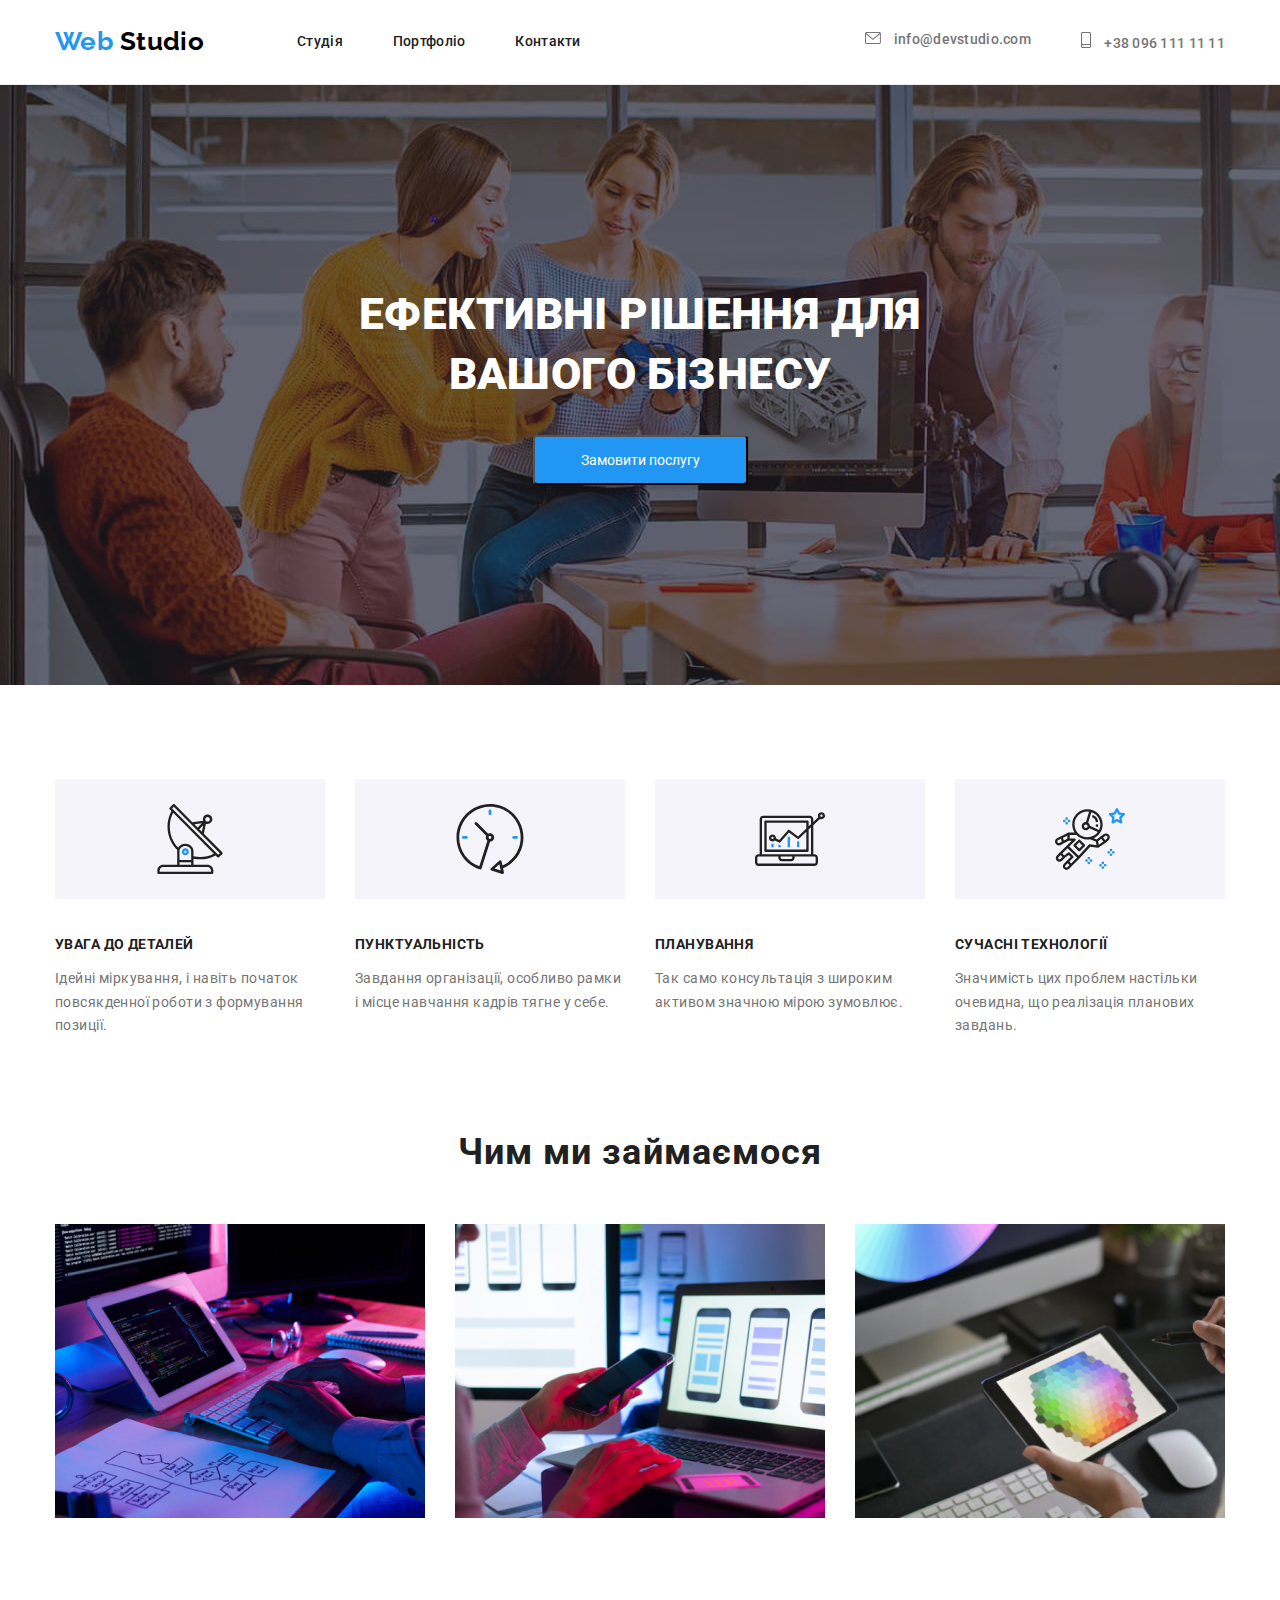
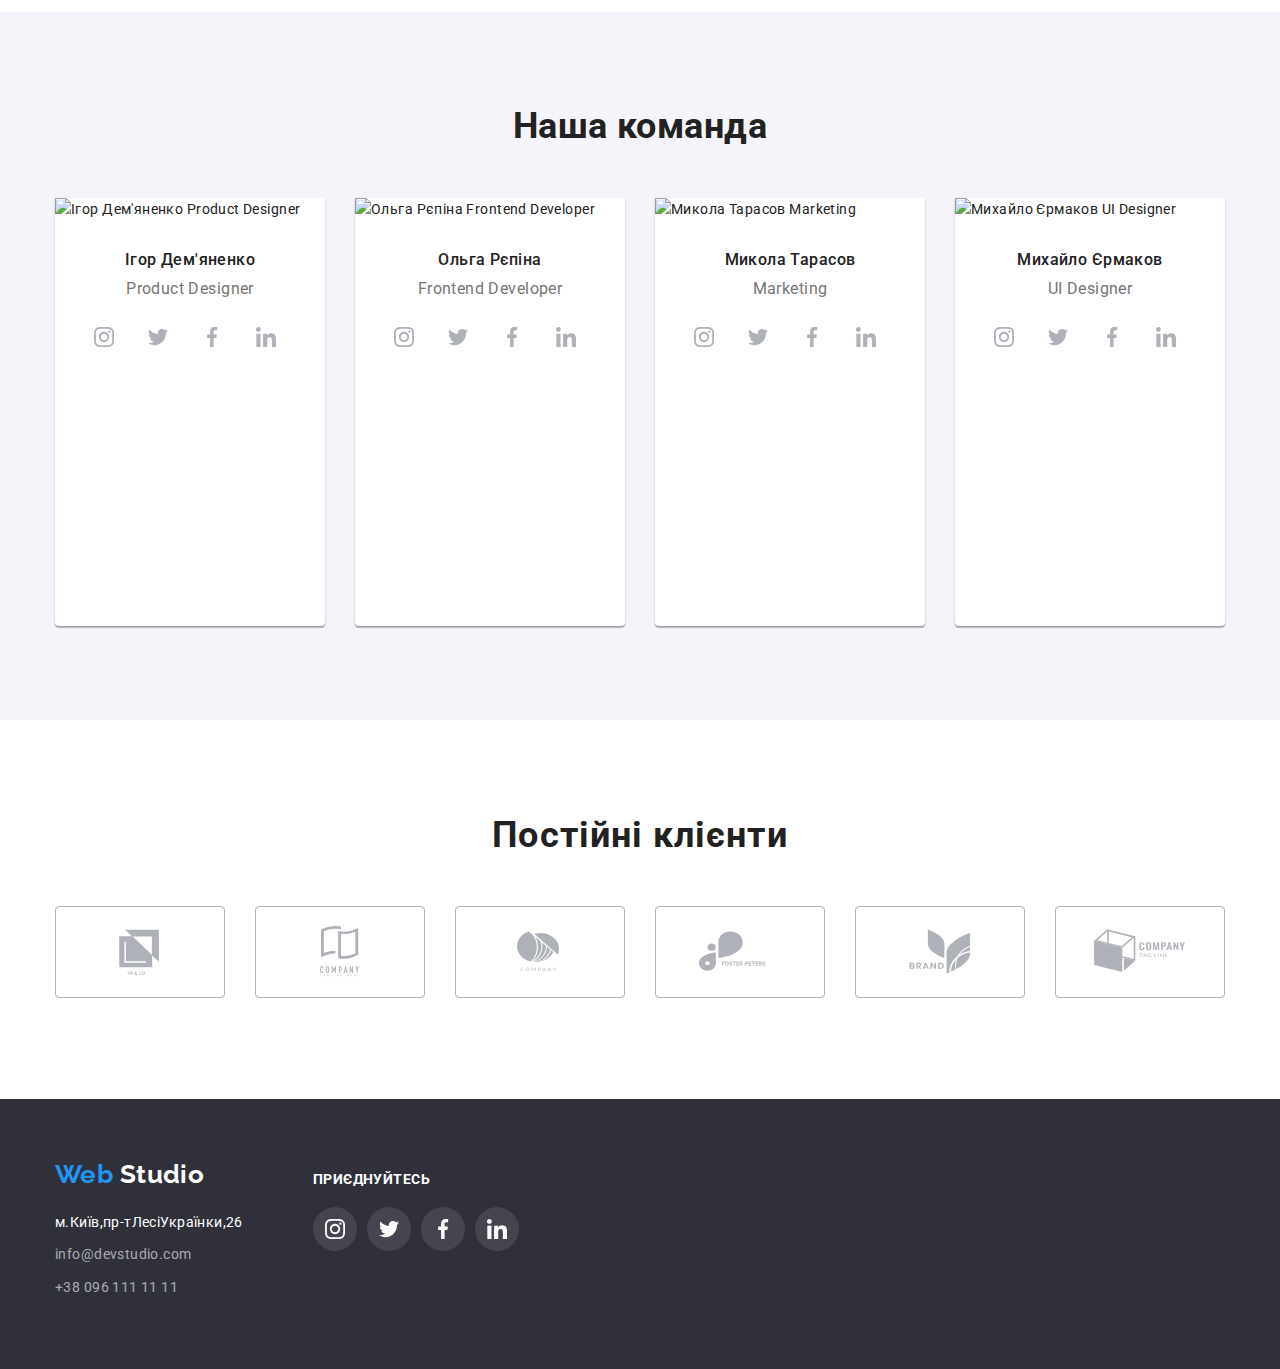
==== index.html @ d2af1a2a "створив та переніс репозиторій" ====
<!DOCTYPE html>
<html lang="en">
<head>
    <meta charset="UTF-8">
    <meta http-equiv="X-UA-Compatible" content="IE=edge">
    <meta name="viewport" content="width=device-width, initial-scale=1.0">
    <link rel="preconnect" href="https://fonts.googleapis.com">
    <link rel="preconnect" href="https://fonts.gstatic.com" crossorigin>
    <link href="https://fonts.googleapis.com/css2?family=Raleway:wght@700&family=Roboto:wght@400;500;700;900&display=swap" rel="stylesheet">
    <link rel="stylesheet" href="https://cdnjs.cloudflare.com/ajax/libs/modern-normalize/1.1.0/modern-normalize.min.css">
    <title>Document</title>
    <link rel="stylesheet" href="./css/styles.css">
</head>
  <body>
          
  
    <!--Шапка сайту-->
    <header class="header">

        <div class="container main-nav">

        <nav class="main-nav">

            <a class="logo-index" href="./index.html">
             <p   class="logo"> Web <span class="logo-white">Studio</span> </p>  
            </a>

        <ul class="site-nav lyst">
            <li class="nav-item"><a  href="./index.html" class="nav-lyst">Студія</a></li>
            <li class="nav-item"><a  href="./portfolio.html" class="nav-lyst">Портфоліо</a></li>
            <li class="nav-item"><a  href="" class="nav-lyst">Контакти</a></li>
        </ul>

        </nav>

        
        <ul class="site-nav-contact lyst">
            <li class="nav-item mail-item"> 
                
                <a class="site-nav-mail"  href="mailto:info@devstudio.com"> <svg class="site-nav-envelopes">
                    <use href="./images/symbol-defs.svg#icon-envelope"></use>
                </svg> info@devstudio.com</a>
            </li>

            <li class="nav-item cellfone">
                
                <a class="site-nav-tel" href="tel:+380961111111"> <svg class="site-nav-smartphone">
                    <use href="./images/symbol-defs.svg#icon-smartphone"></use>
                </svg> +38 096 111 11 11</a>
            </li>
        </ul>
        </div>
        
        
    </header>

    <!--Main-->
  <main>

    <!--Герой-->
    
    
        <div class="hero-block">
            
        <section class="hero">
            
            <h1 class="section-bissnes">Ефективні рішення для вашого бізнесу</h1>
            <button class="hero-button" type="button">Замовити послугу</button>

            

        </section>
    
         </div>
    
    <!--Особливості-->

    
    
    <section class="section">

        <div class="container">

        <h2 class="visually-hidden">Особливості роботи</h2>
        <ul class="features lyst">
            <li class="features-about antenna">
                <svg class="features-pictures">
                    <use href="./images/symbol-defs.svg#icon-antenna"></use>
                </svg>
                <h3  class="features-title">УВАГА ДО ДЕТАЛЕЙ </h3>
                <p class="title">Ідейні міркування, і навіть початок повсякденної роботи з формування позиції.</p>
            </li>

            <li class="features-about clock">
                <svg class="features-pictures">
                    <use href="./images/symbol-defs.svg#icon-clock"></use>
                </svg>
                <h3 class="features-title">ПУНКТУАЛЬНІСТЬ</h3>
                <p class="title">Завдання організації, особливо рамки і місце навчання кадрів тягне у себе.</p>
            </li>

            <li class="features-about computer">
                <svg class="features-pictures">
                    <use href="./images/symbol-defs.svg#icon-diagram"></use>
                </svg>
                <h3 class="features-title">ПЛАНУВАННЯ</h3>
                <p class="title">Так само консультація з широким активом значною мірою зумовлює.</p>
            </li>

            <li class="features-about cosmonaut">
                <svg class="features-pictures">
                    <use href="./images/symbol-defs.svg#icon-astronaut"></use>
                </svg>
                <h3 class="features-title">СУЧАСНІ ТЕХНОЛОГІЇ</h3>
                <p class="title">Значимість цих проблем настільки очевидна, що реалізація планових завдань.</p>
            </li>
        </ul>
        </div>
    </section>
    
    
    <!--Чим займаємося-->

    
    
    <section class="section section-top">

        <div class="container">

        <h2 class="section-title ">Чим ми займаємося</h2>

        <ul class="work lyst">
            <li class="work-list">
                <img src="./images/img.jpg" alt="верстка" width="370">
            </li>
    
            <li class="work-list">
                 <img src="./images/img1.jpg" alt="сумісництво з телефоном" width="370"> </li>
    
            <li class="work-list">
                <img src="./images/img2.jpg" alt="сумісництво з планшетом" width="370"> </li>
        </ul>
        </div>
    </section>
    
    
    <!--Наша команда-->

    
    
    <section class="section team">

        <div class="container">

        <h2 class="section-title-team">Наша команда</h2>
        <ul class="section-about lyst">
            <li class="sectiont-social-list">
                <img src="./images/img-igor.svg" alt="Ігор Дем'яненко Product Designer" width="270">
                <h3 class="section-list">Ігор Дем'яненко</h3>
                <p class="section-profession">Product Designer</p>
             <ul  class="social-ul">
                <li class="social-work">
                <a class="social-item social-insta" href="">  
                     <svg class="section-social"> 
                    <use href="./images/symbol-defs.svg#icon-instagram"></use>
                </svg> </a>

                <a class="social-item social-twittet" href="">
                     <svg class="section-social">
                        <use href="./images/symbol-defs.svg#icon-twitter"></use>
                    </svg> </a>

                    <a class="social-item" href="">
                         <svg class="section-social">
                            <use href="./images/symbol-defs.svg#icon-facebook"></use>
                        </svg> </a>

                        <a class="social-item social-in" href=""> 
                            <svg class="section-social">
                                <use href="./images/symbol-defs.svg#icon-linkedin"></use>
                            </svg> </a>
                            </li>
                            </ul>
            </li>
            <li class="sectiont-social-list">
                <img src="./images/img-olga.svg" alt="Ольга Рєпіна Frontend Developer" width="270">
                <h3 class="section-list">Ольга Рєпіна</h3>
                <p class="section-profession">Frontend Developer</p>

                <ul class="social-ul">
                    <li class="social-work">
                <a class="social-item social-insta" href="">
                    <svg class="section-social">
                        <use href="./images/symbol-defs.svg#icon-instagram"></use>
                    </svg> </a>
                
                <a class="social-item social-twittet" href="">
                    <svg class="section-social">
                        <use href="./images/symbol-defs.svg#icon-twitter"></use>
                    </svg> </a>
                
                <a class="social-item" href="">
                    <svg class="section-social">
                        <use href="./images/symbol-defs.svg#icon-facebook"></use>
                    </svg> </a>
                
                <a class="social-item social-in" href="">
                    <svg class="section-social">
                        <use href="./images/symbol-defs.svg#icon-linkedin"></use>
                    </svg> </a>
                    </li>
                    </ul>
            </li>


            <li class="sectiont-social-list">
                <img src="./images/img-mikola.svg" alt="Микола Тарасов Marketing" width="270">
                <h3 class="section-list">Микола Тарасов</h3>
                <p class="section-profession">Marketing</p>

                <ul class="social-ul">
                    <li class="social-work">
                    
                <a class="social-item social-insta"  href="">
                    <svg class="section-social">
                        <use href="./images/symbol-defs.svg#icon-instagram"></use>
                    </svg> </a>
                
                <a class="social-item social-twittet"  href="">
                    <svg class="section-social">
                        <use href="./images/symbol-defs.svg#icon-twitter"></use>
                    </svg> </a>
                
                <a class="social-item" href="">
                    <svg class="section-social">
                        <use href="./images/symbol-defs.svg#icon-facebook"></use>
                    </svg> </a>
                
                <a class="social-item social-in"  href="">
                    <svg class="section-social">
                        <use href="./images/symbol-defs.svg#icon-linkedin"></use>
                    </svg> </a>
                    </li>
                    </ul>
            </li>

            <li class="sectiont-social-list">

                <img src="./images/img-mihaylo.svg" alt="Михайло Єрмаков UI Designer" width="270">

                <h3 class="section-list">Михайло Єрмаков</h3>

                <p class="section-profession">UI Designer</p>

                <ul class="social-ul">
                    <li class="social-work">
                <a class="social-item social-insta" href="">
                    <svg class="section-social">
                        <use href="./images/symbol-defs.svg#icon-instagram"></use>
                    </svg> </a>
                
                <a class="social-item social-twittet" href="">
                    <svg class="section-social">
                        <use href="./images/symbol-defs.svg#icon-twitter"></use>
                    </svg> </a>
                
                <a class="social-item" href="">
                    <svg class="section-social">
                        <use href="./images/symbol-defs.svg#icon-facebook"></use>
                    </svg> </a>
                
                <a class="social-item social-in" href="">
                    <svg class="section-social">
                        <use href="./images/symbol-defs.svg#icon-linkedin"></use>
                    </svg> </a>
                    </li>
                    </ul>
            </li>
        </ul>
    </div>
    </section>
    

     <!--------------Постійні клієнти-------------->


    <section class="section ">
        <div class="container">
     <h2 class="client-title">Постійні клієнти</h2>

     <ul class="client-ul">

        <li class="client-list">
        
        <a class="client-tutorial" href=""><svg class="client-about">
            <use href="./images/symbol-defs.svg#icon-client1"></use>
        </svg></a>

        <a class="client-tutorial" href=""><svg class="client-about">
                <use href="./images/symbol-defs.svg#icon-client2"></use>
            </svg></a>

            <a class="client-tutorial" href=""><svg class="client-about">
                    <use href="./images/symbol-defs.svg#icon-client3"></use>
                </svg></a>

                <a class="client-tutorial" href=""><svg class="client-about">
                        <use href="./images/symbol-defs.svg#icon-client4"></use>
                    </svg></a>

                    <a class="client-tutorial" href=""><svg class="client-about">
                            <use href="./images/symbol-defs.svg#icon-client5"></use>
                        </svg></a>

                        <a class="client-tutorial" href=""><svg class="client-about">
                                <use href="./images/symbol-defs.svg#icon-client6"></use>
                            </svg></a>
        </li>
     </ul>
        </div>
    </section>

  </main>

    <!---------------Підвал---------------->
    
    <footer class="footer">
        <div class="container footer-title">
    <div class="address">
        
        <a class="logo-index" href=""><p class="logo"> Web <span class="logo-studio">Studio</span> </p></a>

        <address>
            <ul class="address lyst">
                <li class="addres-about addres-top"><a  href="https://www.google.com/maps/search/,26+maps/@50.4728094,30.4184101,12z/data=!3m1!4b1"
                     class="maps" >м.Київ,пр-тЛесіУкраїнки,26 </a></li>
                <li class="addres-about"><a  href="mailto:info@devstudio.com" class="address-title">info@devstudio.com</a></li>
                <li class="addres-about"><a  href="tel:+380961111111" class="address-title">+38 096 111 11 11</a></li>
            </ul>
    
       </address>
    </div>
    

       <!----------Приєднуйтесь------------->



       <div class="join">

          <div>

            <h2 class="join-title">Приєднуйтесь</h2>
             
         <ul class="join-ul">
           <li class="join-list">
            <a class="join-button" href=""> 
                <svg class="join-icon">
                <use href="./images/symbol-defs.svg#icon-instagram"></use>
            </svg> </a>

            <a class="join-button" href="">
                 <svg class="join-icon">
                    <use href="./images/symbol-defs.svg#icon-twitter"></use>
                </svg> </a>

                <a class="join-button" href="">
                     <svg class="join-icon">
                        <use href="./images/symbol-defs.svg#icon-facebook"></use>
                    </svg> </a>

                    <a class="join-button" href="">
                         <svg class="join-icon">
                            <use href="./images/symbol-defs.svg#icon-linkedin"></use>
                        </svg> </a>
            </li>
        
         </ul>

     </div>
    </div>
    </div>
    </footer>

    
</body>
</html>
---- css/styles.css ----
:root {
  --main-color-text: #757575;
  --title-color: #212121;
  --accent-color: #2196f3;
}

body {
  background-color: #ffffff;
  font-family: "Roboto", sans-serif;
  font-style: normal;
  font-weight: 400;
  font-size: 14px;
  line-height: 1.7;
  letter-spacing: 0.03em;
  margin: 0 auto;

  color: var(--main-color-text);
}

img {
  display: block;
  max-width: 100%;
  height: auto;
}

.container {
  margin-left: auto;
  margin-right: auto;
  width: 1200px;
  padding-left: 15px;
  padding-right: 15px;
}

/* Утиліт для скидування точок */
.lyst {
  text-decoration: none;
  list-style: none;
  margin: 0;
  padding: 0;
}

.visually-hidden {
  position: absolute;
  width: 1px;
  height: 1px;
  margin: -1px;
  border: 0;
  padding: 0;
  white-space: nowrap;
  clip-path: inset(100%);
  clip: rect(0 0 0 0);
  overflow: hidden;
}

/* ul {
    list-style: none;
} */

.header {
  border-bottom: 1px solid #ececec;
}

/* Styling Logo */

.logo-index {
  text-decoration: none;
}

.logo {
  font-family: Raleway, cursive;
  font-weight: 700;
  font-size: 26px;
  line-height: 1.2;
  color: var(--accent-color);
  margin-top: 0;
  margin-bottom: 0;
}

.logo-white {
  font-family: Raleway, cursive;
  font-weight: 700;
  font-size: 26px;
  line-height: 1.2;

  color: #000000;
}
.logo-studio {
  font-family: Raleway, cursive;
  font-weight: 700;
  font-size: 26px;
  line-height: 1.2;
  color: #ffffff;
}

.logo-white:hover,
.logo-white:focus {
  color: var(--accent-color);
}

.logo:hover,
.logo:focus {
  color: var(--accent-color);
}

.logo-studio:hover,
.logo-studio:focus {
  color: var(--accent-color);
}

/* main Portfolio */

/* Styling Naw */

/* mein nav */

.main-nav {
  display: flex;
  align-items: center;
}

.site-nav .nav-lyst {
  display: block;
  font-weight: 500;
  font-size: 14px;
  line-height: 1.14;
  letter-spacing: 0.02em;
  text-decoration: none;
  margin-top: 32px;
  margin-bottom: 32px;

  color: var(--title-color);
}

.site-nav .nav-lyst:hover,
.site-nav .nav-lyst:focus {
  color: var(--accent-color);
}

.site-nav {
  margin-left: 93px;
  display: flex;
}

.site-nav .nav-item:not(:last-child) {
  margin-right: 50px;
}

.site-nav-contact {
  font-weight: 500;
  font-size: 14px;
  line-height: 1.14;
  letter-spacing: 0.02em;
  margin-left: auto;
  display: flex;
}

.site-nav-contact .nav-item:not(:last-child) {
  margin-right: 50px;
}

.site-nav-contact .nav-item {
  margin-top: 32px;
  margin-bottom: 32px;
}

.site-nav-envelopes {
  fill: currentColor;
  width: 16px;
  height: 12px;
  margin-right: 10px;
}
.site-nav-smartphone {
  fill: currentColor;
  width: 10px;
  height: 16px;
  margin-right: 10px;
}

/* style contact */

.site-nav-mail,
.site-nav-tel {
  text-decoration: none;
  color: var(--main-color-text);
}

.site-nav-mail:hover,
.site-nav-mail:focus {
  color: var(--accent-color);
}

.site-nav-tel:hover,
.site-nav-tel:focus {
  color: var(--accent-color);
}

/* hero styles */

.hero-block {
  display: flex;
  justify-content: center;
}

.hero {
  padding: 200px 0;
  text-align: center;

  width: 1600px;
  height: 600px;
  background-image: linear-gradient(
      rgba(47, 48, 58, 0.4),
      rgba(47, 48, 58, 0.4)
    ),
    url(../images/Imghero1.jpg);
}

.section-bissnes {
  width: 696px;
  font-weight: 900;
  font-size: 44px;
  line-height: 1.36;
  text-transform: uppercase;
  margin: 0 auto 30px auto;
  color: #ffffff;
}

.hero-button {
  display: inline-block;
  width: 215px;
  height: 50px;
  left: 692px;
  top: 430px;

  background: var(--accent-color);
  color: #ffffff;
  box-shadow: 0px 4px 4px rgba(0, 0, 0, 0.15);
  border-radius: 4px;
  cursor: pointer;
  padding: 11px 34px;
}

/* features styling */
.features {
  justify-content: space-between;
  color: var(--title-color);
  display: flex;
  flex-wrap: wrap;
}

.features .features-about {
  width: 270px;
}

.features-pictures {
  width: 270px;
  height: 120px;
  padding: 25px;
  margin-bottom: 30px;
  background: #f5f4fa;
}

.features-title {
  margin-top: 0;
  font-weight: 700;
  font-size: 14px;
  line-height: 1.14;
}

.title {
  font-weight: 400;
  font-size: 14px;
  line-height: 1.7;
  color: var(--main-color-text);
  margin-top: 0;
  margin-bottom: 0;
}

/* section section-title styles */
.section {
  padding-top: 94px;
  padding-bottom: 94px;
  background-color: #ffffff;
  color: var(--title-color);
}

.team {
  background-color: #f5f4fa;
}

.section-title {
  font-weight: 700;
  font-size: 36px;
  line-height: 1.16;
  text-align: center;
  letter-spacing: 0.03em;
  margin-top: 0;
  margin-bottom: 50px;
}

.section-top {
  padding-top: 0;
}

.work {
  justify-content: space-between;
  display: flex;
  flex-wrap: wrap;
}

.work-list {
}

.section-about {
  justify-content: space-between;
  display: flex;
  flex-wrap: wrap;
  height: 428px;
}

.sectiont-social-list {
  width: 270px;
  background: #ffffff;
  box-shadow: 0px 1px 3px rgba(0, 0, 0, 0.12), 0px 1px 1px rgba(0, 0, 0, 0.14),
    0px 2px 1px rgba(0, 0, 0, 0.2);
  border-radius: 0px 0px 4px 4px;
}

.social-ul {
  padding: 0;
  margin: 0;
}

.social-work {
  justify-content: center;
  margin: 0;
  padding: 0;
  display: flex;
}

.social-item {
  padding: 0;
  border: 0;
  background-color: #ffffff;
  border-radius: 50%;
  width: 44px;
  height: 44px;
  margin-right: 10px;
  color: #afb1b8;
}

.social-item:hover {
  background-color: var(--accent-color);
  color: #ffffff;
}

.section-social:hover {
  fill: #ffffff;
}

.section-social {
  margin: 12px;
  width: 20px;
  height: 20px;
  fill: currentColor;
}

.section-title-team {
  font-weight: 700;
  font-size: 36px;
  line-height: 1.16;
  text-align: center;
  margin-top: 0;
  margin-bottom: 50px;
}

.section-list {
  font-weight: 500;
  font-size: 16px;
  line-height: 1.18;
  text-align: center;
  margin-top: 30px;
  margin-bottom: 10px;
}

.section-profession {
  font-weight: 400;
  font-size: 16px;
  line-height: 1.18;
  text-align: center;
  color: var(--main-color-text);
  margin-top: 0;
  margin-bottom: 16px;
}

/* Особливості Filters  */

.button .button-lyst {
  font-weight: 500;
  font-size: 16px;
  line-height: 1.6;
  border-radius: 4px;
  cursor: pointer;
  color: var(--title-color);
  background: #f5f4fa;
}

.button {
  justify-content: center;

  margin-bottom: 50px;
  display: flex;
}

.button-about {
  margin-left: 4px;
  margin-right: 4px;
}

.button .button-lyst:hover,
.button .button-lyst:focus {
  color: var(--accent-color);
  box-shadow: 0px 1px 3px rgba(0, 0, 0, 0.12), 0px 1px 1px rgba(0, 0, 0, 0.14),
    0px 2px 1px rgba(0, 0, 0, 0.2);
}

/* PORTFOLIO */

.pf-about {
  display: flex;
  flex-wrap: wrap;
  margin: -15px;
}

.pf-coctent {
  border-right: 1px solid #eeeeee;
  border-bottom: 1px solid #eeeeee;
  border-left: 1px solid #eeeeee;
  padding: 20px 24px;
}

/* .pf-elements:nth-child(3n) {
    margin-right: 0;
}

.pf-elements:nth-last-child(-n +3){
    margin-bottom: 0;
} */

.pf-elements {
  width: 370px;
  margin: 15px;
  /* margin-right: 30px;
    margin-bottom: 30px; */
}

.pf-title {
  font-weight: 700;
  font-size: 18px;
  line-height: 2;
  text-decoration: none;
  color: var(--title-color);
}
.pf-lyst {
  font-weight: 400;
  font-size: 16px;
  line-height: 30px;
  text-decoration: none;
  color: var(--main-color-text);
  margin-top: 0;
  margin-bottom: 0;
}

/* --------Постійні клієнти--------- */

.client-title {
  color: var(--title-color);
  font-weight: 700;
  font-size: 36px;
  line-height: 42px;
  text-align: center;
  letter-spacing: 0.03em;
  margin-top: 0;
  margin-bottom: 50px;
}

.client-ul {
  padding: 0;
  margin: 0;
}

.client-list {
  justify-content: space-between;
  display: flex;
  padding: 0;
  margin: 0;
}

.client-about {
  padding: 16px 32px;
  width: 170px;
  height: 92px;
  fill: #afb1b8;
  border: 1px solid #afb1b8;
  border-radius: 4px;
}
.client-about:hover {
  fill: var(--accent-color);
  border: solid 1px var(--accent-color);
}

/* Footer styling */

.footer {
  padding: 60px 0;
  background: #2f303a;
}

.maps {
  text-decoration: none;
  font-weight: 400;
  font-size: 14px;
  line-height: 1.7;
  color: #ffffff;
}

.address {
  list-style: none;
  margin: 0;
  padding: 0;
  font-style: normal;
}

.addres-about {
  margin-bottom: 9px;
}

.addres-top {
  margin-top: 20px;
}

.address-title {
  text-decoration: none;
  font-style: normal;
  font-weight: 400;
  font-size: 14px;
  line-height: 1.7;
  color: rgba(255, 255, 255, 0.6);
}

.maps:hover,
.maps:focus {
  color: var(--accent-color);
}

.address-title:hover,
.address-title:focus {
  color: var(--accent-color);
}

.join {
  margin-left: 70px;
}

.join-ul {
  padding: 0;
  margin: 0;
}

.join-title {
  font-weight: 700;
  font-size: 14px;
  line-height: 16px;
  letter-spacing: 0.03em;
  text-transform: uppercase;
  color: #ffffff;
  margin-bottom: 20px;
}

.footer-title {
  display: flex;
}

.join-list {
  display: flex;

  margin: 0;
  padding: 0;
}

.join-button {
  width: 44px;
  height: 44px;
  padding: 0;
  border: 0;
  background-color: rgba(255, 255, 255, 0.1);
  border-radius: 50%;
  margin-right: 10px;
}
.join-button:hover {
  background-color: var(--accent-color);
}

.join-icon {
  margin: 12px;
  width: 20px;
  height: 20px;
  fill: #ffffff;
}
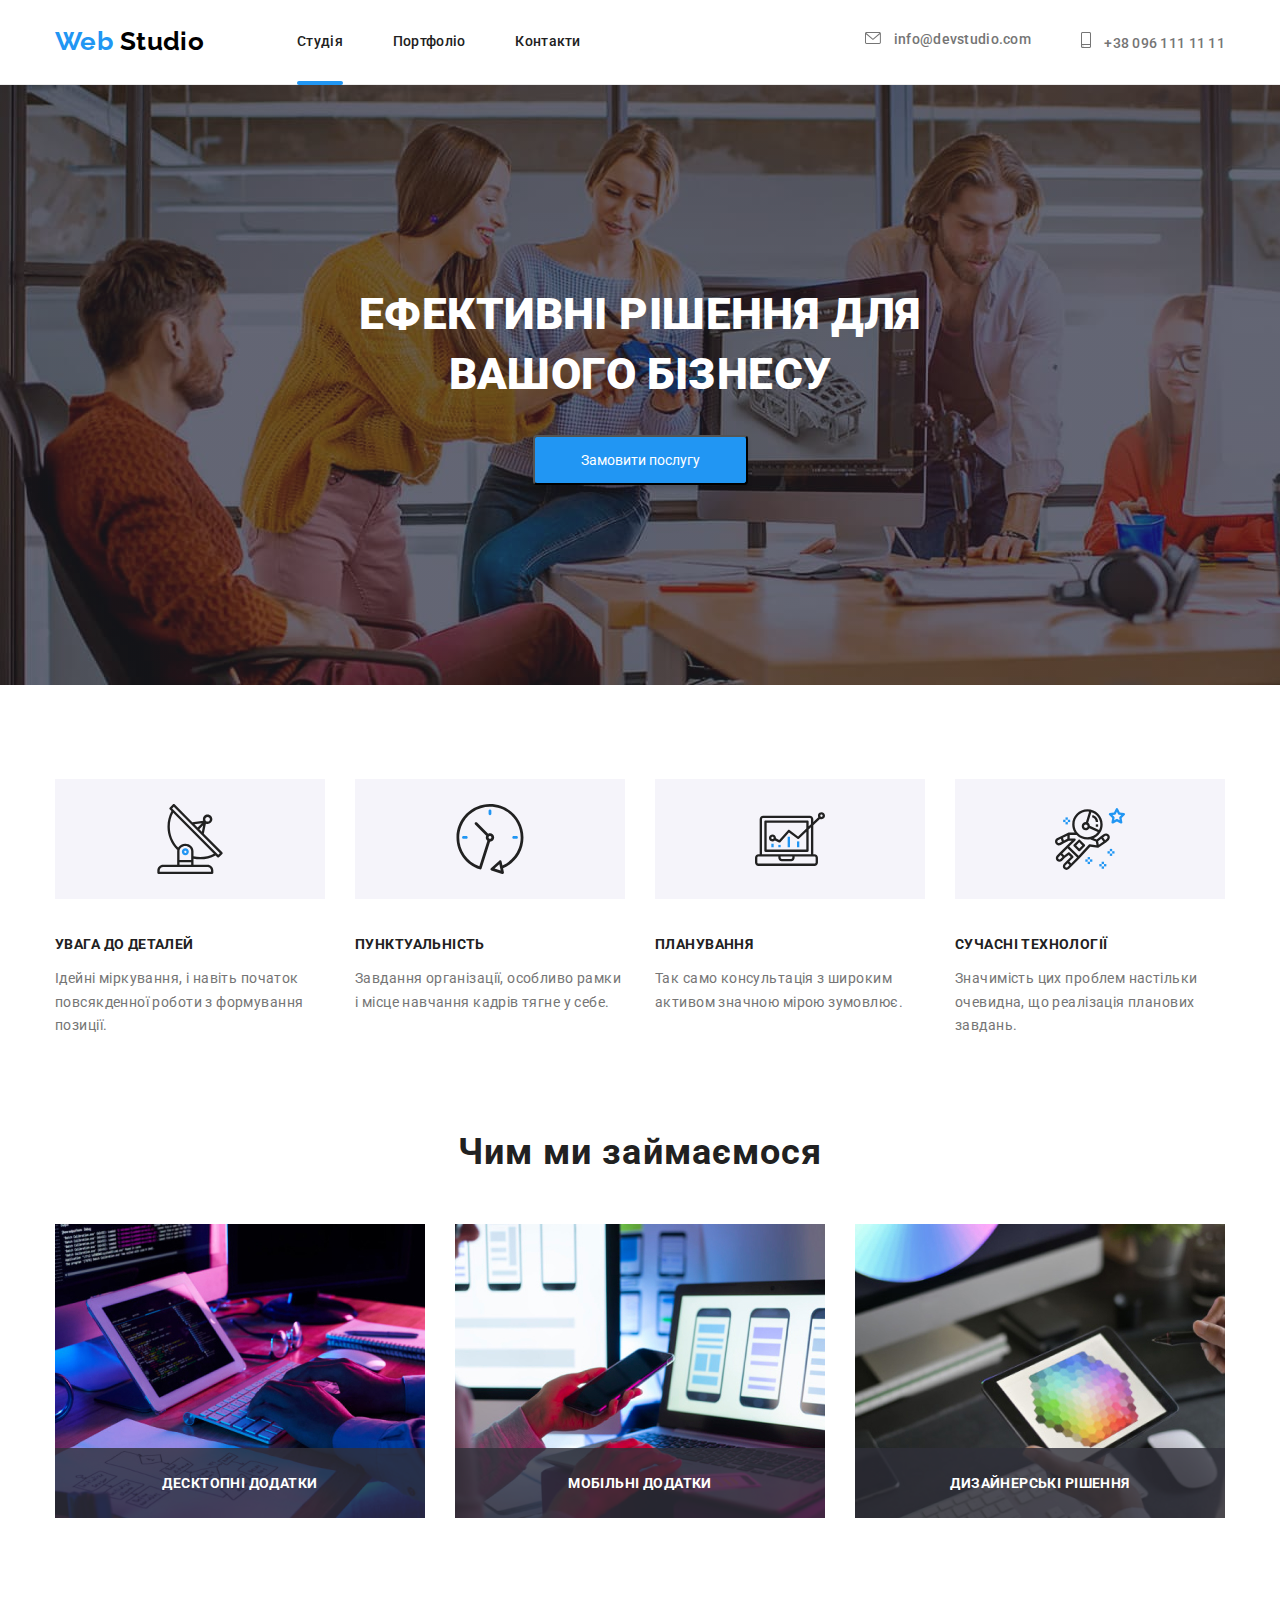
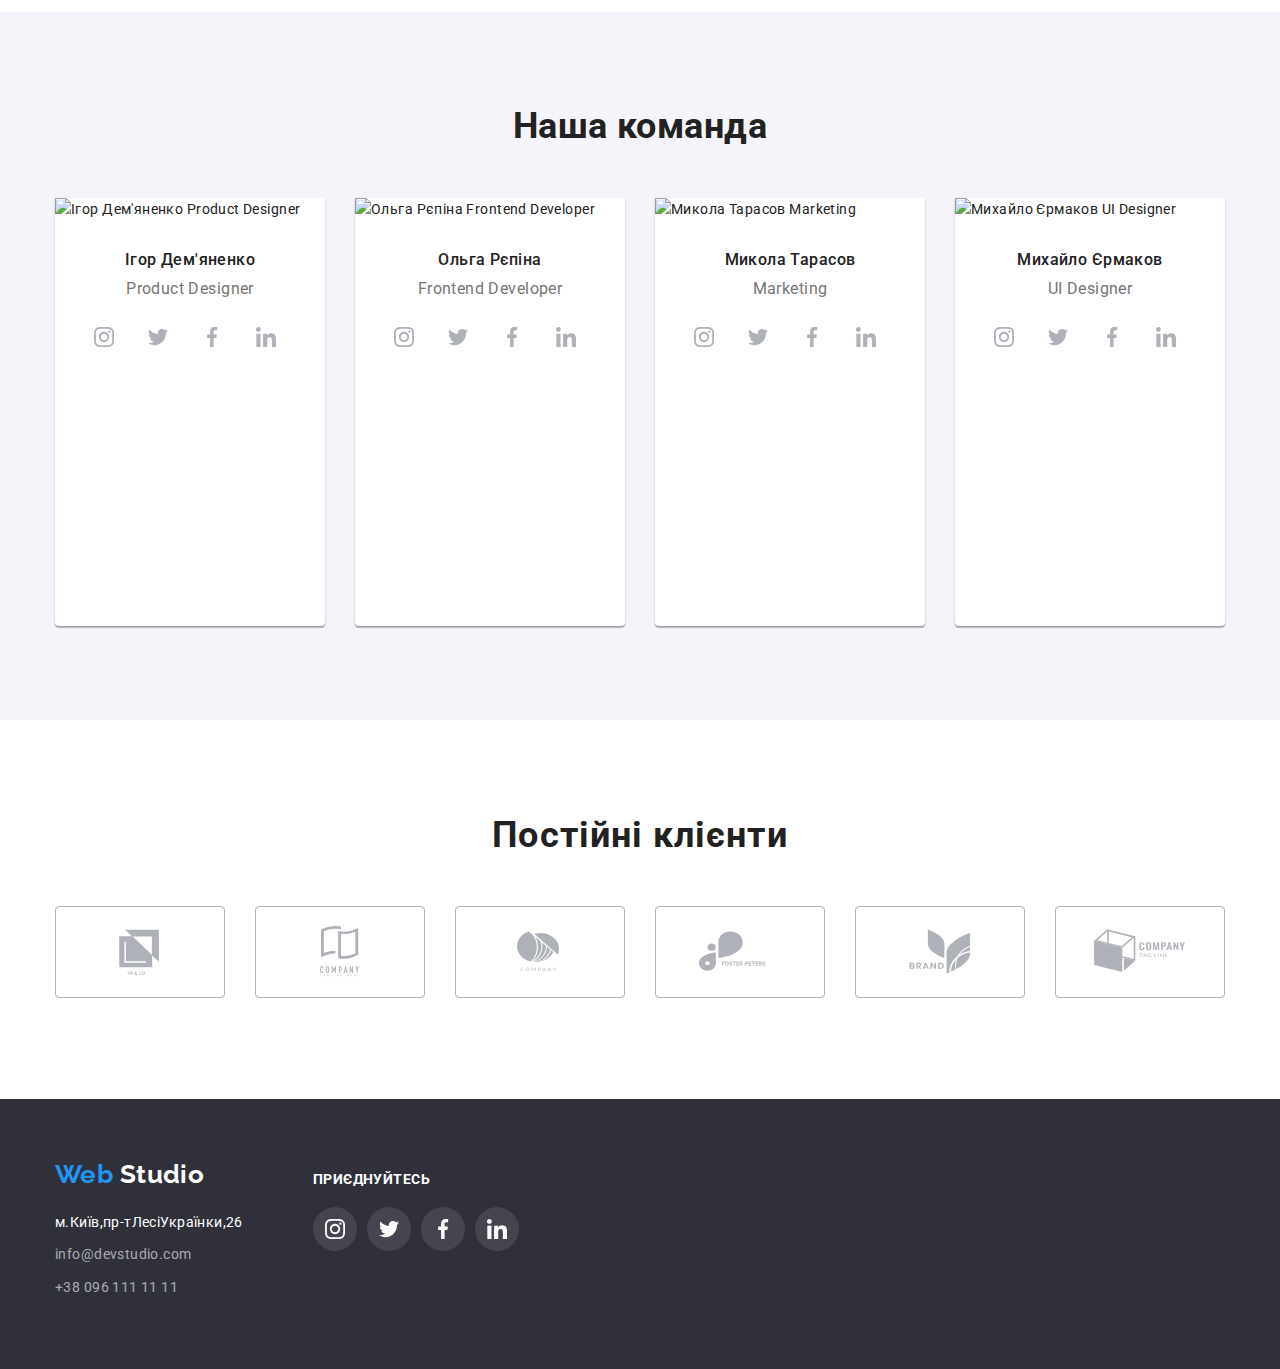
==== commit 855c2d84: "працюю над дз5" ====
--- a/index.html
+++ b/index.html
@@ -13,9 +13,11 @@
 </head>
   <body>
           
-  
+ 
+
+
     <!--Шапка сайту-->
-    <header class="header">
+    <header class="header" >
 
         <div class="container main-nav">
 
@@ -26,7 +28,7 @@
             </a>
 
         <ul class="site-nav lyst">
-            <li class="nav-item"><a  href="./index.html" class="nav-lyst">Студія</a></li>
+            <li class="nav-item"><a  href="./index.html" class="nav-lyst nav-underline">Студія</a></li>
             <li class="nav-item"><a  href="./portfolio.html" class="nav-lyst">Портфоліо</a></li>
             <li class="nav-item"><a  href="" class="nav-lyst">Контакти</a></li>
         </ul>
@@ -65,7 +67,16 @@
         <section class="hero">
             
             <h1 class="section-bissnes">Ефективні рішення для вашого бізнесу</h1>
-            <button class="hero-button" type="button">Замовити послугу</button>
+            
+
+            <button class="hero-button" type="button" data-modal-open>Замовити послугу</button>
+            <div class="backdrop is-hidden" data-modal>
+                <div class="modal">
+                    <button class="modal-button-close" data-modal-close>
+                        
+                    </button>
+                </div>
+            </div>
 
             
 
@@ -132,13 +143,18 @@
         <ul class="work lyst">
             <li class="work-list">
                 <img src="./images/img.jpg" alt="верстка" width="370">
+                <p class="work-title">ДЕСКТОПНІ ДОДАТКИ</p>
             </li>
     
             <li class="work-list">
-                 <img src="./images/img1.jpg" alt="сумісництво з телефоном" width="370"> </li>
+                 <img src="./images/img1.jpg" alt="сумісництво з телефоном" width="370"> 
+                 <p class="work-title">МОБІЛЬНІ ДОДАТКИ</p>
+                </li>
     
             <li class="work-list">
-                <img src="./images/img2.jpg" alt="сумісництво з планшетом" width="370"> </li>
+                <img src="./images/img2.jpg" alt="сумісництво з планшетом" width="370"> 
+                <p class="work-title">ДИЗАЙНЕРСЬКІ РІШЕННЯ</p>
+            </li>
         </ul>
         </div>
     </section>
@@ -382,6 +398,6 @@
     </div>
     </footer>
 
-    
+    <script src="./js/modal.js"></script>
 </body>
 </html>--- a/css/styles.css
+++ b/css/styles.css
@@ -144,7 +144,26 @@
 .site-nav .nav-item:not(:last-child) {
   margin-right: 50px;
 }
-
+/* ----------underline------------- */
+
+.nav-underline {
+  position: relative;
+}
+
+.nav-underline::after {
+  content: "";
+
+  position: absolute;
+
+  top: 47px;
+  display: block;
+  width: 100%;
+  background-color: var(--accent-color);
+  height: 4px;
+  border-radius: 2px;
+}
+
+/* ----------contact---------- */
 .site-nav-contact {
   font-weight: 500;
   font-size: 14px;
@@ -239,6 +258,59 @@
   padding: 11px 34px;
 }
 
+.hero-button {
+}
+.backdrop {
+  position: relative;
+
+  top: 0;
+  left: 0;
+  width: 100%;
+  height: 100%;
+
+  opacity: 1;
+  transition: opacity 250ms cubic-bezier(0.4, 0, 0.2, 1);
+}
+.backdrop.is-hidden {
+  opacity: 0;
+  pointer-events: none;
+}
+.backdrop.is-hidden .modal {
+  transform: translate(-50%, -50%) scale(0.9);
+}
+
+.modal {
+  position: absolute;
+
+  width: 528px;
+  height: 581px;
+  left: 50%;
+  top: 50%;
+
+  background: #ffffff;
+  box-shadow: 0px 1px 3px rgba(0, 0, 0, 0.12), 0px 1px 1px rgba(0, 0, 0, 0.14),
+    0px 2px 1px rgba(0, 0, 0, 0.2);
+  border-radius: 4px;
+
+  transform: translate(-50%, -50%) scale(1);
+  transition: transform 250ms cubic-bezier(0.4, 0, 0.2, 1);
+}
+
+.modal-button-close {
+  position: absolute;
+  top: 8px;
+  right: 8px;
+  width: 30px;
+  height: 30px;
+
+  background-image: url(../images/close-black.svg);
+  background-position: center;
+  background-repeat: no-repeat;
+  background-color: #ffffff;
+
+  border-radius: 50%;
+  border: solid 1px rgba(0, 0, 0, 0.1);
+}
 /* features styling */
 .features {
   justify-content: space-between;
@@ -306,8 +378,24 @@
   display: flex;
   flex-wrap: wrap;
 }
-
+/* --------Наїзд на картинку------ */
 .work-list {
+  position: relative;
+}
+.work-title {
+  position: absolute;
+
+  bottom: 0;
+  width: 370px;
+  padding: 27px;
+  margin: 0;
+  height: 70px;
+  text-align: center;
+  font-weight: 700;
+  font-size: 14px;
+  line-height: 16px;
+  color: #ffffff;
+  background-color: rgba(47, 48, 58, 0.8);
 }
 
 .section-about {
@@ -445,6 +533,13 @@
 .pf-elements:nth-last-child(-n +3){
     margin-bottom: 0;
 } */
+.pf-thumb {
+}
+
+.pf-thumb::before {
+}
+.pf-description {
+}
 
 .pf-elements {
   width: 370px;
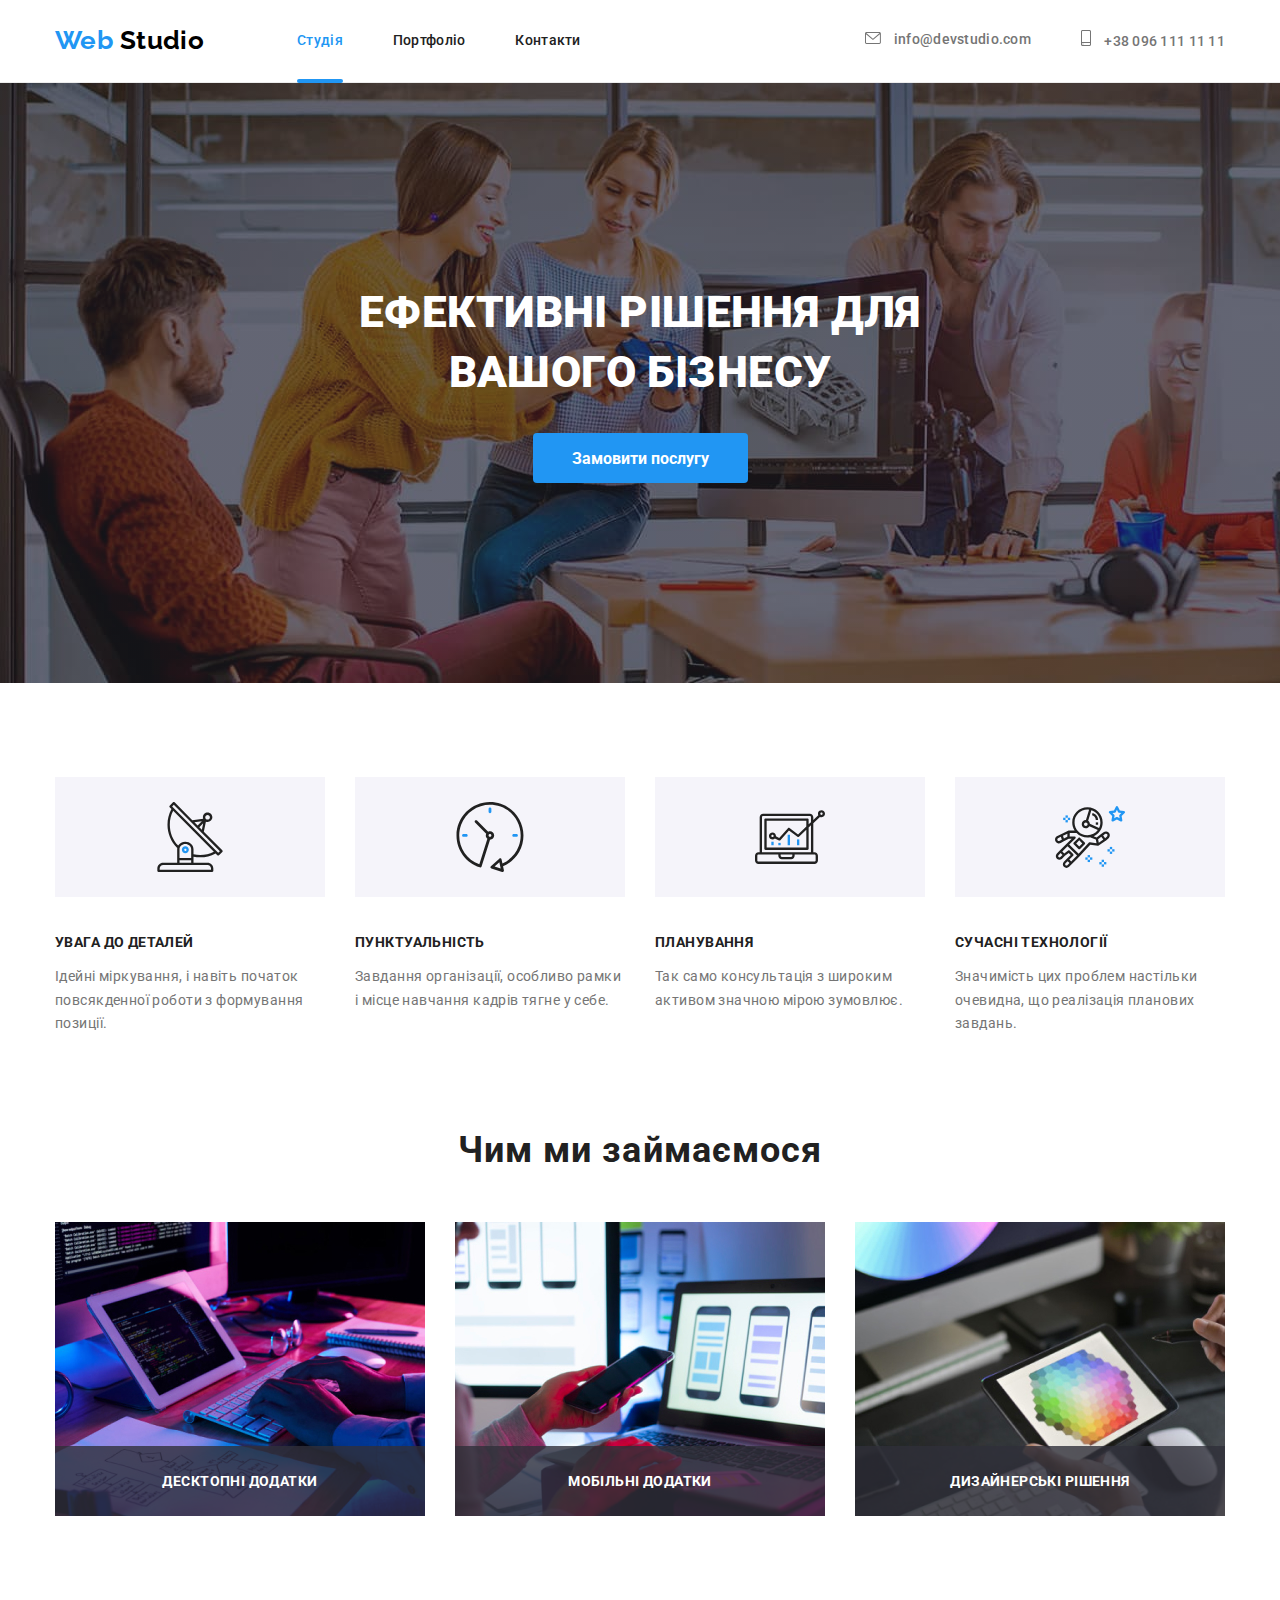
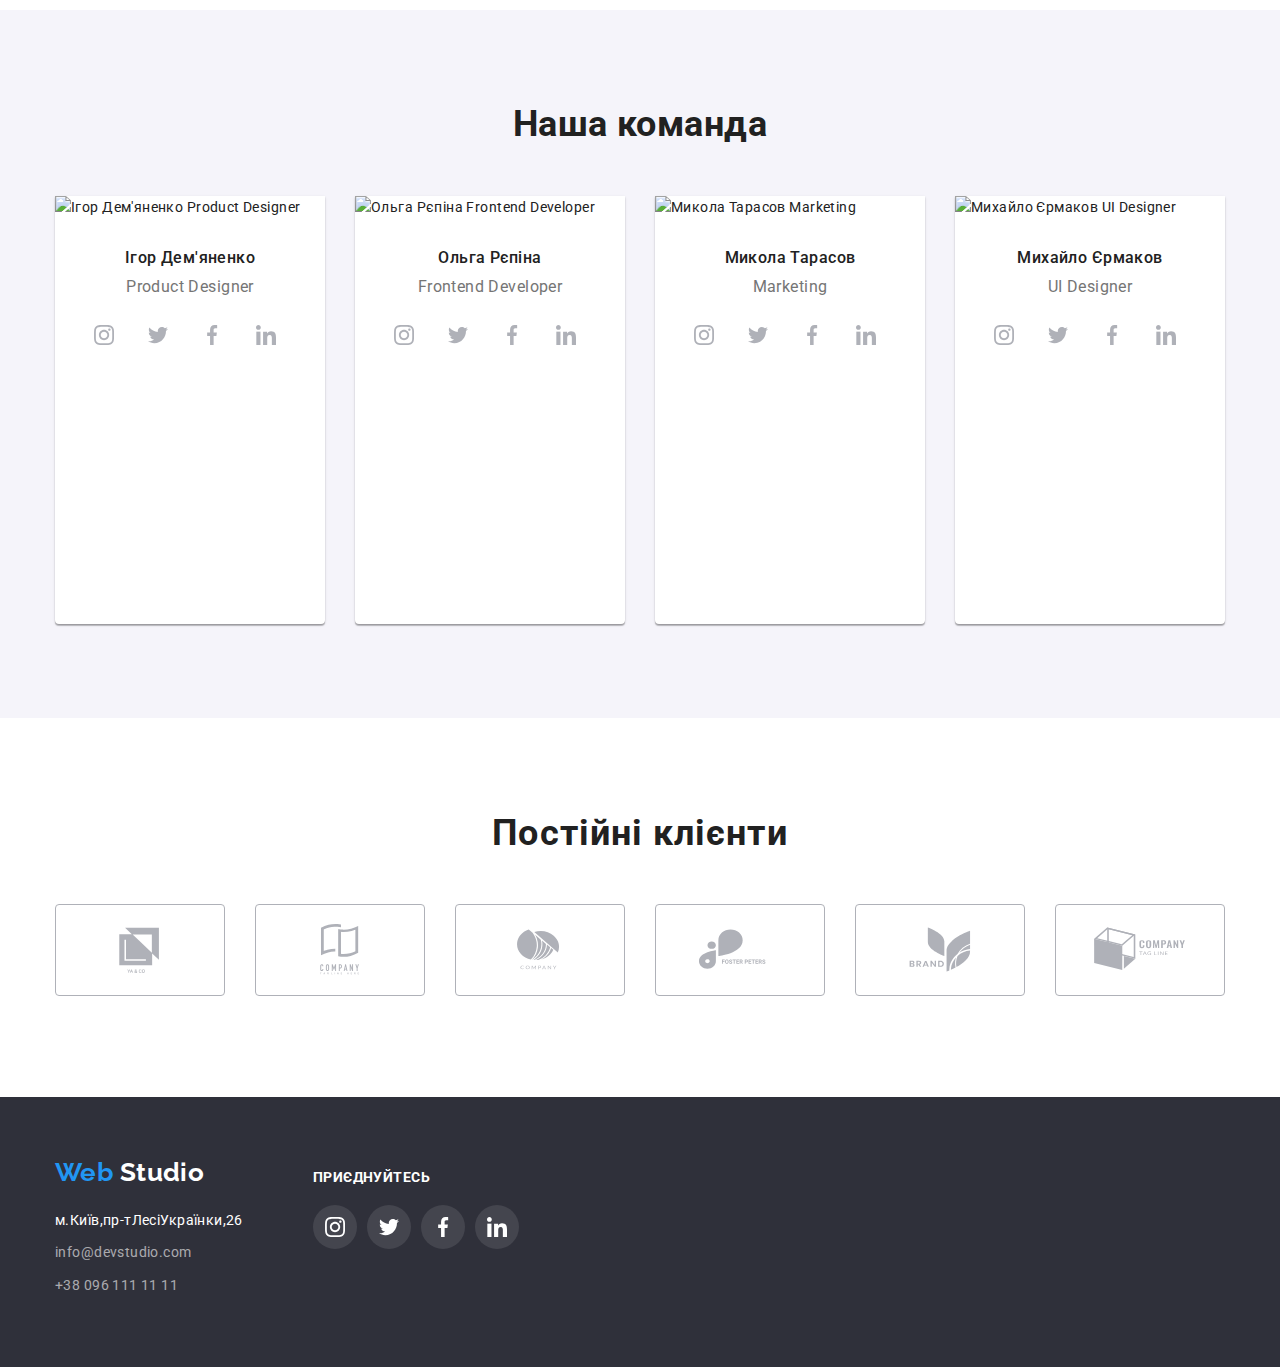
==== commit adf88d77: "відкорегував зауваження ДЗ 5" ====
--- a/index.html
+++ b/index.html
@@ -28,7 +28,7 @@
             </a>
 
         <ul class="site-nav lyst">
-            <li class="nav-item"><a  href="./index.html" class="nav-lyst nav-underline">Студія</a></li>
+            <li class="nav-item "><a  href="./index.html" class=" nav-lyst  nav-underline blue-color">Студія</a></li>
             <li class="nav-item"><a  href="./portfolio.html" class="nav-lyst">Портфоліо</a></li>
             <li class="nav-item"><a  href="" class="nav-lyst">Контакти</a></li>
         </ul>
@@ -46,7 +46,7 @@
 
             <li class="nav-item cellfone">
                 
-                <a class="site-nav-tel" href="tel:+380961111111"> <svg class="site-nav-smartphone">
+                <a class="site-nav-tel aaa" href="tel:+380961111111"> <svg class="site-nav-smartphone">
                     <use href="./images/symbol-defs.svg#icon-smartphone"></use>
                 </svg> +38 096 111 11 11</a>
             </li>
--- a/css/styles.css
+++ b/css/styles.css
@@ -2,6 +2,8 @@
   --main-color-text: #757575;
   --title-color: #212121;
   --accent-color: #2196f3;
+
+  --cubic: cubic-bezier(0.4, 0, 0.2, 1);
 }
 
 body {
@@ -94,11 +96,13 @@
 
 .logo-white:hover,
 .logo-white:focus {
+  transition: background-color 250ms var(--cubic), color 250ms var(--cubic);
   color: var(--accent-color);
 }
 
 .logo:hover,
 .logo:focus {
+  transition: background-color 250ms var(--cubic), color 250ms var(--cubic);
   color: var(--accent-color);
 }
 
@@ -134,6 +138,7 @@
 .site-nav .nav-lyst:hover,
 .site-nav .nav-lyst:focus {
   color: var(--accent-color);
+  transition: background-color 250ms var(--cubic), color 250ms var(--cubic);
 }
 
 .site-nav {
@@ -144,6 +149,10 @@
 .site-nav .nav-item:not(:last-child) {
   margin-right: 50px;
 }
+
+.site-nav .blue-color {
+  color: var(--accent-color);
+}
 /* ----------underline------------- */
 
 .nav-underline {
@@ -155,9 +164,10 @@
 
   position: absolute;
 
-  top: 47px;
+  top: 46px;
   display: block;
   width: 100%;
+
   background-color: var(--accent-color);
   height: 4px;
   border-radius: 2px;
@@ -193,6 +203,7 @@
   width: 10px;
   height: 16px;
   margin-right: 10px;
+  margin-top: -2px;
 }
 
 /* style contact */
@@ -206,11 +217,13 @@
 .site-nav-mail:hover,
 .site-nav-mail:focus {
   color: var(--accent-color);
+  transition: background-color 250ms var(--cubic), color 250ms var(--cubic);
 }
 
 .site-nav-tel:hover,
 .site-nav-tel:focus {
   color: var(--accent-color);
+  transition: background-color 250ms var(--cubic), color 250ms var(--cubic);
 }
 
 /* hero styles */
@@ -252,23 +265,36 @@
 
   background: var(--accent-color);
   color: #ffffff;
-  box-shadow: 0px 4px 4px rgba(0, 0, 0, 0.15);
+  border: currentColor;
   border-radius: 4px;
   cursor: pointer;
   padding: 11px 34px;
-}
-
-.hero-button {
+  font-family: inherit;
+  font-family: "Roboto";
+  font-style: normal;
+  font-weight: 700;
+  font-size: 16px;
+  line-height: 30px;
+  transition: background-color 250ms var(--cubic);
+}
+
+.hero-button:hover {
+  background-color: #188ce8;
+  cursor: pointer;
+  box-shadow: 0px 4px 4px rgba(0, 0, 0, 0.15);
+  transition: box-shadow 250ms var(--cubic);
 }
 .backdrop {
-  position: relative;
+  position: fixed;
 
   top: 0;
   left: 0;
   width: 100%;
   height: 100%;
 
+  z-index: 1;
   opacity: 1;
+  background: rgba(0, 0, 0, 0.2);
   transition: opacity 250ms cubic-bezier(0.4, 0, 0.2, 1);
 }
 .backdrop.is-hidden {
@@ -310,6 +336,10 @@
 
   border-radius: 50%;
   border: solid 1px rgba(0, 0, 0, 0.1);
+}
+.modal-button-close:hover {
+  cursor: pointer;
+  border: solid 1px black;
 }
 /* features styling */
 .features {
@@ -439,6 +469,7 @@
 .social-item:hover {
   background-color: var(--accent-color);
   color: #ffffff;
+  transition: background-color 250ms var(--cubic), color 250ms var(--cubic);
 }
 
 .section-social:hover {
@@ -487,6 +518,7 @@
   font-size: 16px;
   line-height: 1.6;
   border-radius: 4px;
+  border: #f5f4fa;
   cursor: pointer;
   color: var(--title-color);
   background: #f5f4fa;
@@ -506,9 +538,11 @@
 
 .button .button-lyst:hover,
 .button .button-lyst:focus {
-  color: var(--accent-color);
+  color: #ffffff;
+  background-color: var(--accent-color);
   box-shadow: 0px 1px 3px rgba(0, 0, 0, 0.12), 0px 1px 1px rgba(0, 0, 0, 0.14),
     0px 2px 1px rgba(0, 0, 0, 0.2);
+  transition: background-color 250ms var(--cubic), color 250ms var(--cubic);
 }
 
 /* PORTFOLIO */
@@ -530,15 +564,70 @@
     margin-right: 0;
 }
 
+
+
 .pf-elements:nth-last-child(-n +3){
     margin-bottom: 0;
 } */
+
+.pf-product:hover .pf-thumb::before {
+  transform: translateY(0);
+}
+.pf-product:focus .pf-thumb::before {
+  transform: translateY(0);
+}
+.pf-product:hover .pf-actions {
+  transform: translateY(0);
+}
+.pf-product:focus .pf-actions {
+  transform: translateY(0);
+}
+.pf-elements:hover {
+  box-shadow: 0px 1px 1px rgba(0, 0, 0, 0.12), 0px 4px 4px rgba(0, 0, 0, 0.06),
+    1px 4px 6px rgba(0, 0, 0, 0.16);
+  transition: box-shadow 250ms var(--cubic);
+}
 .pf-thumb {
+  position: relative;
+  overflow: hidden;
 }
 
 .pf-thumb::before {
-}
-.pf-description {
+  display: inline-block;
+  content: "";
+
+  position: absolute;
+
+  background-color: var(--accent-color);
+  opacity: 0.9;
+  width: 100%;
+  height: 100%;
+  transform: translateY(100%);
+  transition: transform 250ms cubic-bezier(0.4, 0, 0.2, 1);
+}
+.pf-text {
+  margin: 0;
+  padding: 63px 24px;
+  font-weight: 400;
+  font-size: 18px;
+  line-height: 28px;
+  letter-spacing: 0.03em;
+  color: #ffffff;
+}
+.pf-actions {
+  display: flex;
+
+  align-items: center;
+  position: absolute;
+
+  width: 100%;
+  height: 100%;
+  top: 0;
+  left: 0;
+  padding: 0 24px;
+
+  transform: translateY(100%);
+  transition: transform 250ms cubic-bezier(0.4, 0, 0.2, 1);
 }
 
 .pf-elements {
@@ -597,6 +686,7 @@
   fill: #afb1b8;
   border: 1px solid #afb1b8;
   border-radius: 4px;
+  transition: background-color 250ms var(--cubic), border 250ms var(--cubic);
 }
 .client-about:hover {
   fill: var(--accent-color);
@@ -644,11 +734,13 @@
 
 .maps:hover,
 .maps:focus {
+  transition: background-color 250ms var(--cubic), color 250ms var(--cubic);
   color: var(--accent-color);
 }
 
 .address-title:hover,
 .address-title:focus {
+  transition: background-color 250ms var(--cubic), color 250ms var(--cubic);
   color: var(--accent-color);
 }
 
@@ -692,6 +784,7 @@
   margin-right: 10px;
 }
 .join-button:hover {
+  transition: background-color 250ms var(--cubic), color 250ms var(--cubic);
   background-color: var(--accent-color);
 }
 
